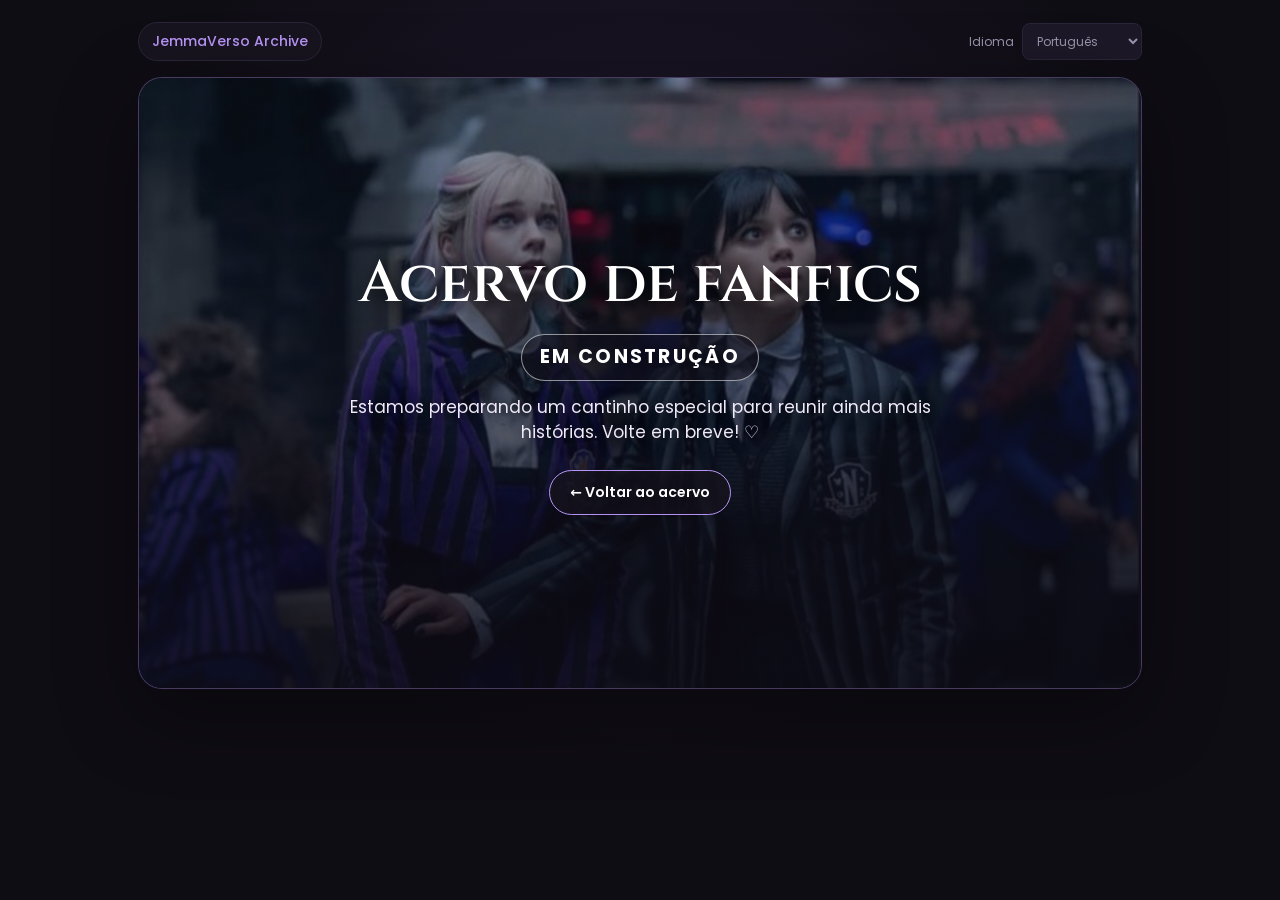
==== fanfics.html @ a89d6f1e "Add files via upload" ====
<!DOCTYPE html>
<html lang="pt-BR">
<head>
<meta charset="UTF-8">
<meta name="viewport" content="width=device-width, initial-scale=1.0">
<title data-i18n="page.fanficsTitle">Acervo de fanfics | JemmaVerso Archive</title>
<link rel="icon" type="image/png" href="icon.png">
<link rel="stylesheet" href="style.css">
<link href="https://fonts.googleapis.com/css2?family=Cinzel:wght@600&family=Poppins:wght@300;400;500;600&display=swap" rel="stylesheet">
</head>
<body class="fanfic-page">
<main class="content">
  <header class="page-topbar">
    <a class="home-link" href="index.html" data-i18n="page.homeTitle">JemmaVerso Archive</a>
    <label class="language-control"><span data-i18n="language.label">Idioma</span>
      <select id="languageSelector" aria-label="Idioma" data-i18n-aria-label="language.label">
        <option value="pt">Português</option><option value="en">English</option><option value="es">Español</option><option value="fr">Français</option><option value="it">Italiano</option>
      </select>
    </label>
  </header>
  <section class="construction-hero">
    <img class="construction-image" src="fanfics-wenclair.png" alt="Enid e Wednesday juntas" data-i18n-alt="about.imageAlt">
    <div class="construction-copy">
        <h1 data-i18n="fanfics.title">Acervo de fanfics</h1>
      <h2 data-i18n="fanfics.construction">Em construção</h2>
      <p data-i18n="fanfics.description">Estamos preparando um cantinho especial para reunir ainda mais histórias. Volte em breve! ♡</p>
      <a class="construction-back" href="index.html" data-i18n="common.backHome">← Voltar ao acervo</a>
    </div>
  </section>
</main>
<script src="translations-extra.js"></script>
<script src="i18n.js"></script>
<script src="sparkles.js"></script>
</body>
</html>
---- style.css ----
:root{--bg:#0f0d14;--panel:#17141f;--card:#1c1827;--line:#2a2538;--text:#ece8f3;--muted:#9a93ab;--accent:#b794f6;--ok:#6fcf97;--warn:#f2c46d}
*{box-sizing:border-box;margin:0;padding:0}
body{background:var(--bg);color:var(--text);font:400 14px/1.5 Poppins,system-ui,sans-serif;display:flex;min-height:100vh}
button,select,input{font:inherit;color:inherit}
.sidebar{position:fixed;inset:0 auto 0 0;z-index:20;height:100vh;height:100dvh;width:270px;max-width:85vw;background:var(--panel);border-right:1px solid var(--line);padding:24px 18px;display:flex;flex-direction:column;gap:18px;overflow:auto;transition:transform .24s ease}
.sidebar.open{transform:translateX(0)}
.sidebar:not(.open){transform:translateX(-105%)}
body.sidebar-open>.content{margin-left:270px;width:calc(100% - 270px)}
body.sidebar-closed>.content{margin-left:0;width:100%}
.sidebar-close{align-self:flex-end;background:none;border:0;color:var(--muted);font-size:26px;line-height:1;cursor:pointer}
.sidebar-backdrop{position:fixed;inset:0;z-index:19;border:0;background:rgba(5,4,8,.68);opacity:0;pointer-events:none;transition:opacity .2s}
.brand{display:block;font:600 20px/1.2 Cinzel,serif;color:var(--accent);letter-spacing:.5px;text-decoration:none}
.brand a{color:inherit;text-decoration:none}
.topbar .home-link{border:0;background:transparent;padding:4px 0;font:600 17px/1.2 Cinzel,serif}
.topbar .home-link:hover{background:transparent;text-decoration:underline;text-underline-offset:5px}
.nav{display:flex;flex-direction:column;gap:2px}
.nav button{background:none;border:0;text-align:left;padding:8px 12px;border-radius:8px;color:var(--muted);cursor:pointer;display:flex;justify-content:space-between}
.nav button:hover{background:var(--card);color:var(--text)}
.nav button.active{background:var(--card);color:var(--accent);font-weight:500}
.nav b{font-weight:400;font-size:12px}
.side-filters{display:flex;flex-direction:column;gap:12px;border-top:1px solid var(--line);padding-top:18px}
.side-filters label{display:flex;flex-direction:column;gap:4px;font-size:12px;color:var(--muted)}
select,input[type=search]{background:var(--card);border:1px solid var(--line);border-radius:8px;padding:8px 10px;outline:none}
select:focus,input:focus{border-color:var(--accent)}
.link-btn{background:none;border:0;color:var(--accent);cursor:pointer;text-align:left;font-size:12px}
.about-link{display:block;padding:11px 14px;border:1px solid var(--accent);border-radius:10px;background:linear-gradient(135deg,rgba(183,148,246,.2),rgba(183,148,246,.06));color:var(--accent);font-size:13px;font-weight:500;text-align:center;text-decoration:none;transition:background .2s,transform .2s}
.about-link:hover{background:rgba(183,148,246,.26);transform:translateY(-2px)}
.sidebar-links{display:grid;gap:10px}
.archive-link{display:block;padding:11px 14px;border:1px solid var(--line);border-radius:10px;background:var(--card);color:var(--text);font-size:13px;font-weight:500;text-align:center;text-decoration:none;transition:background .2s,transform .2s,border-color .2s}
.archive-link:hover{background:rgba(183,148,246,.12);border-color:var(--accent);transform:translateY(-2px)}
.language-control{display:flex;align-items:center;gap:8px;color:var(--muted);font-size:12px}
.language-control select{min-width:120px}
.sidebar .language-control{margin-top:0;justify-content:space-between}
.about-page{display:block}
.about-page .content{max-width:960px;margin:0 auto;padding:18px 28px 40px}
.page-topbar{display:flex;justify-content:space-between;align-items:center;gap:16px;margin-bottom:16px}
.home-link{display:inline-flex;align-items:center;padding:8px 13px;border:1px solid var(--line);border-radius:99px;background:var(--panel);color:var(--accent);text-decoration:none;font-weight:500;transition:border-color .2s,background .2s}
.home-link:hover{border-color:var(--accent);background:var(--card)}
.about-toc{position:sticky;top:8px;z-index:4;display:flex;align-items:center;gap:8px;overflow-x:auto;margin:0 0 18px;padding:10px;border:1px solid var(--line);border-radius:14px;background:rgba(23,20,31,.94);backdrop-filter:blur(12px);scrollbar-width:thin}
.about-toc-label{flex:none;padding:0 8px;color:var(--muted);font-size:12px}
.about-toc a{flex:none;padding:7px 11px;border-radius:99px;color:var(--text);font-size:12px;text-decoration:none;transition:background .2s,color .2s}
.about-toc a:hover{background:var(--card);color:var(--accent)}
.about-title-link{color:inherit;text-decoration:none}
.about-title-link:hover h1{text-decoration:underline;text-decoration-color:rgba(183,148,246,.5);text-underline-offset:5px}
.about-section[id]{scroll-margin-top:90px}
.about-content{max-width:800px;margin:0 auto;background:linear-gradient(160deg,rgba(183,148,246,.045),transparent 30%),var(--panel);border:1px solid var(--line);border-radius:20px;padding:clamp(24px,5vw,48px);box-shadow:0 18px 55px rgba(0,0,0,.2)}
.about-header{padding-bottom:26px;margin-bottom:26px;border-bottom:1px solid var(--line)}
.about-content h1{font:600 clamp(26px,5vw,36px)/1.2 Cinzel,serif;color:var(--accent);margin-bottom:18px}
.about-content .about-greeting{margin:0;padding:16px 18px;border:1px solid rgba(183,148,246,.22);border-radius:12px;background:rgba(183,148,246,.08);color:var(--text);font-size:15px}
.about-content p{color:var(--muted);margin-bottom:16px}
.about-content strong{color:var(--text)}
.about-section{margin-top:30px;padding:24px;border:1px solid var(--line);border-radius:14px;background:rgba(28,24,39,.72)}
.about-content h2{font:600 21px/1.35 Cinzel,serif;color:var(--accent);margin-bottom:16px}
.about-content h3{font-size:15px;color:var(--text);margin:22px 0 10px}
.about-content ul{display:grid;gap:9px;margin:0 0 20px;padding-left:22px;color:var(--muted)}
.about-content li{padding-left:4px}
.about-content li::marker{color:var(--accent)}
.about-content em{color:var(--text)}
.about-contact{background:linear-gradient(135deg,rgba(183,148,246,.1),rgba(28,24,39,.72) 55%)}
.about-footer{padding-top:28px;text-align:center}
.about-footer p{margin-bottom:12px}
.about-signature{font:italic 22px/1.4 "Lobster Two",cursive;color:var(--accent)!important}
.about-image{display:block;width:100%;max-width:560px;margin:26px auto 18px;border:1px solid var(--line);border-radius:14px}
.about-content .back-link{display:inline-block;margin-top:18px;color:var(--accent);text-decoration:none}
.about-content .back-link:hover{text-decoration:underline}
.side-stats{margin-top:auto;font-size:12px;color:var(--muted)}
.content{width:100%;min-width:0;padding:24px 32px}
.topbar{display:flex;align-items:center;gap:14px;margin-bottom:22px}
.topbar input{flex:1;max-width:480px}
.topbar .language-control{margin-left:auto}
.count{color:var(--muted);font-size:13px}
.menu-btn{display:block;background:var(--card);border:1px solid var(--line);border-radius:8px;padding:6px 12px;cursor:pointer}
.cards{display:grid;grid-template-columns:repeat(auto-fill,minmax(230px,1fr));gap:14px}
.card{background:var(--card);border:1px solid var(--line);border-radius:12px;padding:14px 16px;cursor:pointer;display:flex;flex-direction:column;gap:6px;transition:.15s}
.card-synopsis{display:-webkit-box;overflow:hidden;-webkit-box-orient:vertical;-webkit-line-clamp:3;color:var(--muted);font-size:12px;line-height:1.45}
.card:hover{border-color:var(--accent);transform:translateY(-2px)}
.card-top{display:flex;justify-content:space-between;align-items:center;min-height:20px}
.ship{font-size:11px;text-transform:uppercase;letter-spacing:.8px;color:var(--accent)}
.heart{color:#f27ea5}
.card h3{font-size:15px;font-weight:500;line-height:1.3}
.author{color:var(--muted);font-size:12px}
.meta{display:flex;flex-wrap:wrap;gap:6px;margin-top:auto;padding-top:8px}
.chip{font-size:11px;padding:2px 9px;border-radius:99px;background:var(--panel);border:1px solid var(--line);color:var(--muted)}
.chip.done{color:var(--ok);border-color:#2f4a3b}.chip.going{color:var(--warn);border-color:#52442a}.chip.read{color:var(--accent);border-color:#443861}
.empty{color:var(--muted);text-align:center;margin-top:60px}
.modal{position:fixed;inset:0;background:rgba(5,4,8,.75);display:none;align-items:flex-start;justify-content:center;overflow:auto;padding:40px 16px;z-index:10}
.modal.active{display:flex}
.modal-nav{position:fixed;top:50%;z-index:11;width:48px;height:48px;border:1px solid var(--line);border-radius:50%;background:var(--panel);color:var(--accent);font-size:32px;line-height:1;cursor:pointer;transform:translateY(-50%);transition:background .2s,border-color .2s}
.modal-nav:hover:not(:disabled){background:var(--card);border-color:var(--accent)}
.modal-nav:disabled{opacity:.35;cursor:not-allowed}
.modal-nav[hidden]{display:none}
.modal-nav.prev{left:24px}
.modal-nav.next{right:24px}
.modal-box{position:relative;background:var(--panel);border:1px solid var(--line);border-radius:16px;width:100%;max-width:560px;padding:28px;display:flex;flex-direction:column;gap:14px}
.close{position:absolute;top:14px;right:14px;background:none;border:0;color:var(--muted);font-size:18px;cursor:pointer}
.m-head h2{font:600 22px/1.25 Cinzel,serif;padding-right:28px}
.m-head a{color:var(--accent);text-decoration:none;font-size:13px}
.m-info{display:grid;grid-template-columns:repeat(3,1fr);gap:10px}
.m-info div{background:var(--card);border-radius:10px;padding:10px 12px}
.m-info dt{font-size:11px;color:var(--muted);text-transform:uppercase;letter-spacing:.6px}
.m-info dd{font-size:14px;margin-top:2px}
.modal h4{font-size:11px;text-transform:uppercase;letter-spacing:1px;color:var(--muted);font-weight:500;margin-top:6px}
.m-desc{color:var(--text)}
#modalTweet{max-width:100%;overflow:hidden}
.reading-status{display:flex;flex-wrap:wrap;gap:8px}
.status-btn{background:var(--card);border:1px solid var(--line);border-radius:99px;padding:6px 14px;cursor:pointer;font-size:13px}
.status-btn.active{background:var(--accent);border-color:var(--accent);color:#17101f;font-weight:500}
.m-row{display:flex;align-items:center;flex-wrap:wrap;gap:12px;border-top:1px solid var(--line);padding-top:16px;margin-top:4px}
.rating span{font-size:22px;color:var(--line);cursor:pointer}
.rating span.active{color:var(--warn)}
.fav-big{background:var(--card);border:1px solid var(--line);border-radius:99px;padding:6px 14px;cursor:pointer}
.fav-big.active{color:#f27ea5;border-color:#f27ea5}
.read-btn{margin-left:auto;background:var(--accent);color:#17101f;text-decoration:none;font-weight:500;padding:8px 18px;border-radius:99px}
.site-read-btn{margin-left:0;background:var(--card);border:1px solid var(--accent);color:var(--accent)}
@media(max-width:800px){
 .sidebar{transform:translateX(-105%)}
 .sidebar.open{transform:translateX(0)}
 body.sidebar-open>.content,body.sidebar-closed>.content{margin-left:0;width:100%}
 body.sidebar-open>.sidebar-backdrop{opacity:1;pointer-events:auto}
 .sidebar-backdrop.visible{opacity:1;pointer-events:auto}
 .content{padding:16px}
 .m-info{grid-template-columns:1fr}
 .modal-nav{display:none}
}
.contact-button {
  display: inline-flex;
  align-items: center;
  gap: 8px;
  padding: 10px 20px;
  border-radius: 20px;
  background: #8b6bc1;
  color: white;
  text-decoration: none;
  font-weight: 600;
  transition: 0.2s ease;
}

.contact-button:hover {
  background: #a78bdb;
  transform: translateY(-2px);
}
[hidden]{display:none!important}
@media(max-width:800px){
 .content{padding:16px}
 .topbar{flex-wrap:wrap}
 .topbar input{min-width:100%;order:3;max-width:none}
 .topbar .language-control{margin-left:auto}
 .about-page .content{padding:14px 16px 30px}
 .about-section{padding:18px}
 .about-toc{top:4px}
 .about-toc-label{display:none}
}
@media(max-width:480px){
 .page-topbar{align-items:flex-start}
 .page-topbar .language-control{flex-direction:column;align-items:flex-end;gap:4px}
 .about-content{border-radius:14px}
 .about-content h1{font-size:25px}
 .topbar .language-control{font-size:11px}
}
@media(prefers-reduced-motion:reduce){
 *,*::before,*::after{scroll-behavior:auto!important;animation-duration:.01ms!important;animation-iteration-count:1!important;transition-duration:.01ms!important}
}

.fanfic-page{display:block;min-height:100vh;background:radial-gradient(ellipse at 50% 30%,rgba(73,49,111,.26),transparent 55%),var(--bg)}
.fanfic-page .content{max-width:1100px;margin:0 auto;padding:22px clamp(16px,4vw,48px) 48px}
.construction-hero{position:relative;display:grid;place-items:center;min-height:min(68vh,680px);overflow:hidden;border:1px solid rgba(183,148,246,.3);border-radius:24px;background:var(--panel);box-shadow:0 24px 80px rgba(0,0,0,.4)}
.construction-image{position:absolute;inset:0;width:100%;height:100%;object-fit:cover;object-position:center 38%;opacity:.68}
.construction-hero::after{position:absolute;inset:0;content:"";background:linear-gradient(180deg,rgba(13,10,19,.1),rgba(13,10,19,.82))}
.construction-copy{position:relative;z-index:1;max-width:680px;padding:32px;text-align:center;text-shadow:0 2px 18px rgba(0,0,0,.75)}
.construction-copy h1{font:600 clamp(30px,7vw,58px)/1.15 Cinzel,serif;color:#fff;margin-bottom:16px}
.construction-copy h2{display:inline-block;margin-bottom:14px;padding:8px 18px;border:1px solid rgba(255,255,255,.55);border-radius:99px;background:rgba(23,20,31,.55);color:#fff;font-size:clamp(14px,3vw,19px);letter-spacing:.12em;text-transform:uppercase}
.construction-copy p{color:#f0eaf8;font-size:clamp(14px,2.4vw,17px)}
.construction-back{display:inline-flex;margin-top:24px;padding:11px 20px;border:1px solid var(--accent);border-radius:99px;background:rgba(23,20,31,.76);color:#fff;text-decoration:none;font-weight:600;transition:transform .2s,background .2s}
.construction-back:hover{transform:translateY(-2px);background:#8b6bc1}
.sparkle{position:fixed;z-index:30;pointer-events:none;color:#f4d8ff;font-size:13px;text-shadow:0 0 10px #d4a3ff,0 0 22px #b794f6;animation:sparkle-rise .8s ease-out forwards}
@keyframes sparkle-rise{from{opacity:0;transform:translate(-50%,-30%) scale(.4) rotate(0)}25%{opacity:1}to{opacity:0;transform:translate(calc(-50% + var(--drift)),calc(-50% - 24px)) scale(1.3) rotate(100deg)}}
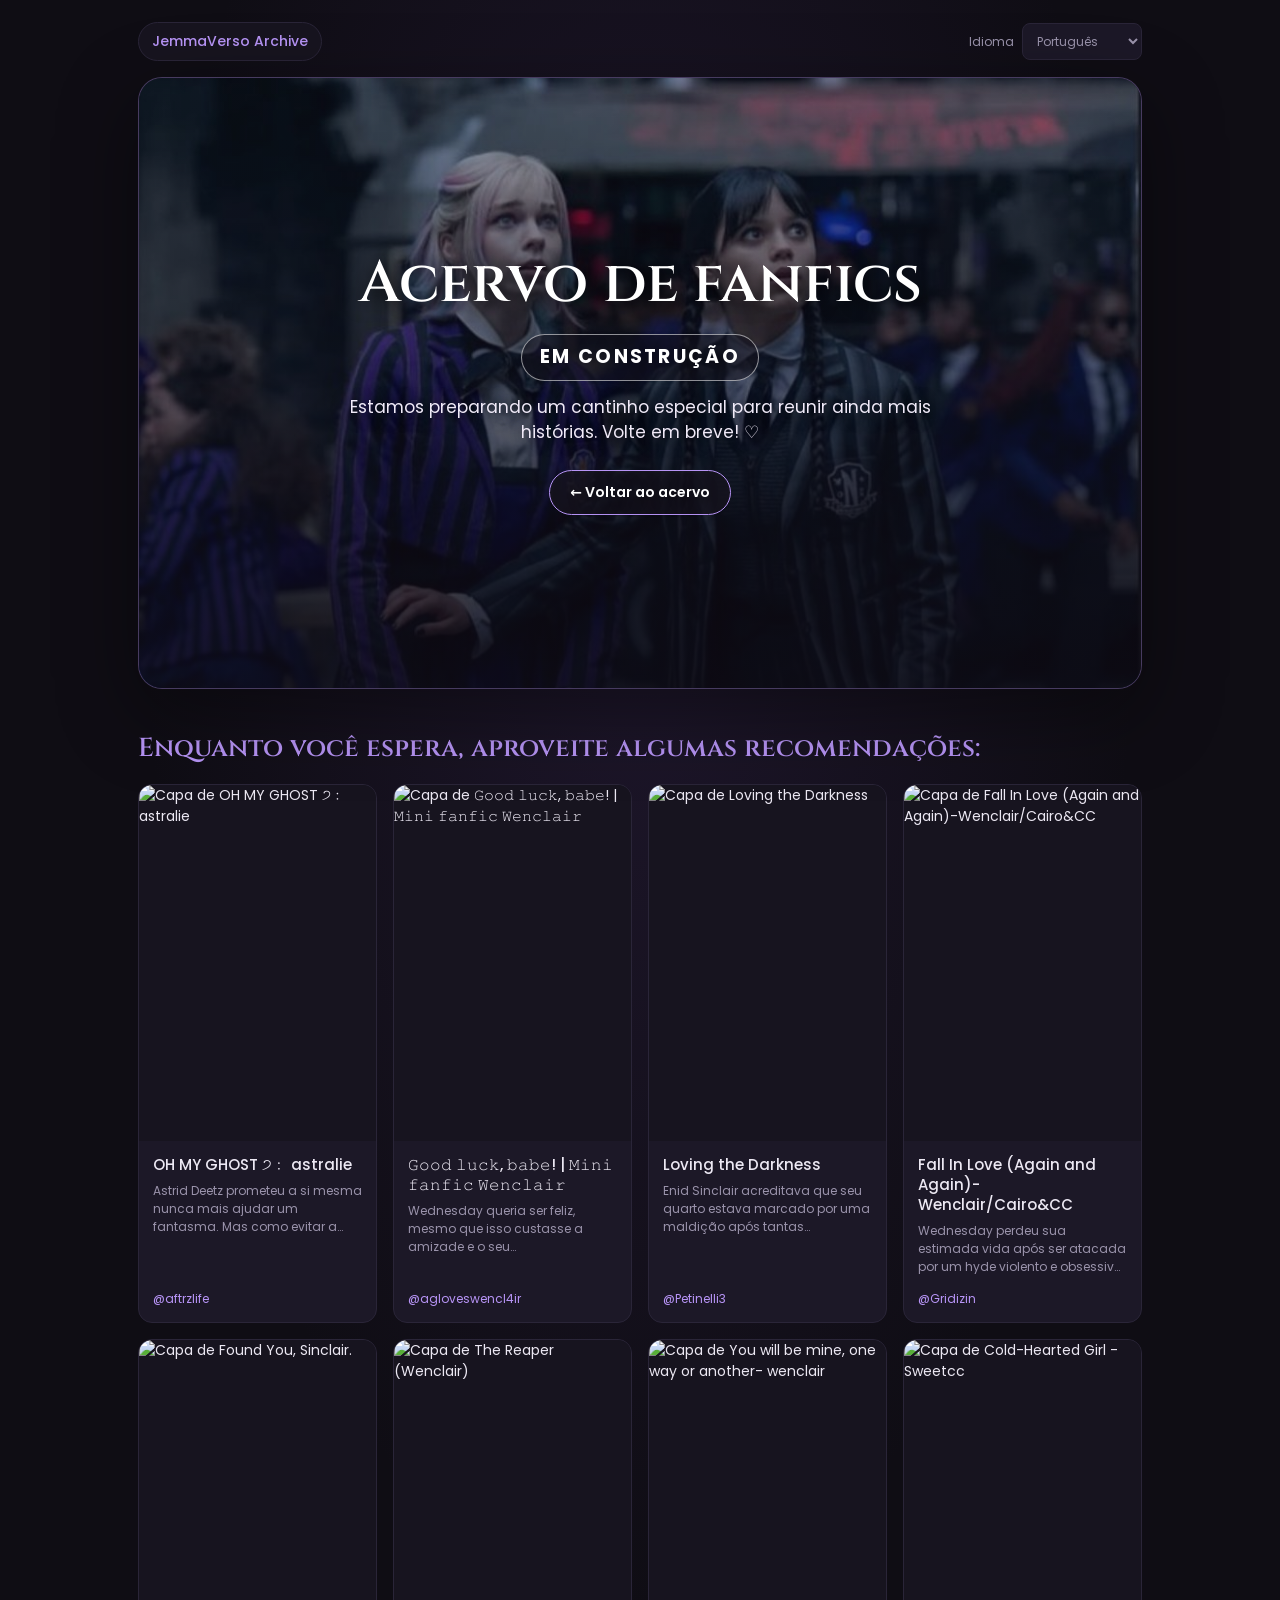
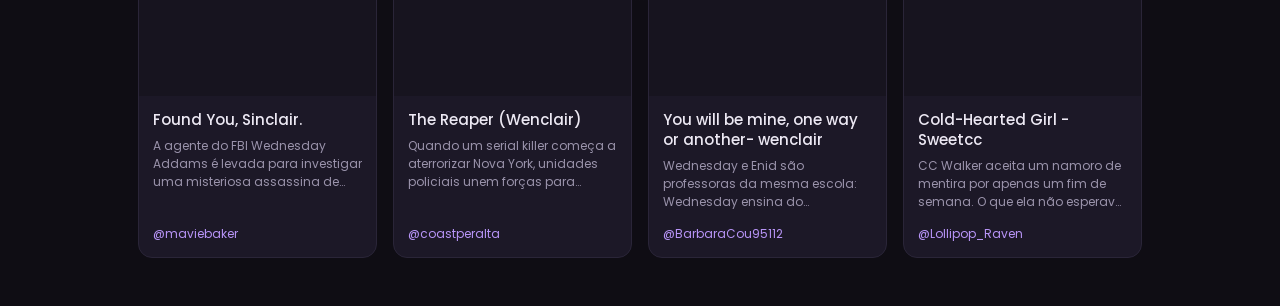
==== commit bc4e685d: "Add files via upload" ====
--- a/fanfics.html
+++ b/fanfics.html
@@ -27,7 +27,26 @@
       <a class="construction-back" href="index.html" data-i18n="common.backHome">← Voltar ao acervo</a>
     </div>
   </section>
+  <section class="fanfic-recommendations" aria-labelledby="recommendationsTitle">
+    <h2 id="recommendationsTitle" data-i18n="fanfics.recommendationsTitle">Enquanto você espera, aproveite algumas recomendações:</h2>
+    <div id="fanficRecommendations" class="fanfic-cards"></div>
+  </section>
 </main>
+<dialog id="fanficDialog" class="fanfic-dialog" aria-labelledby="fanficDialogTitle">
+  <div class="fanfic-dialog-box">
+    <button id="closeFanficDialog" class="close" type="button" aria-label="Fechar detalhes" data-i18n-aria-label="fanfics.closeDetails">✕</button>
+    <img id="fanficDialogCover" class="fanfic-dialog-cover" alt="">
+    <div class="fanfic-dialog-copy">
+      <a id="fanficDialogAuthor" class="author fanfic-author" target="_blank" rel="noopener noreferrer"></a>
+      <h2 id="fanficDialogTitle"></h2>
+      <h3 data-i18n="modal.synopsis">Sinopse</h3>
+      <p id="fanficDialogDescription" class="fanfic-dialog-description"></p>
+      <a id="fanficDialogLink" class="read-btn" target="_blank" rel="noopener noreferrer" data-i18n="fanfics.readWattpad">Ler no Wattpad ↗</a>
+    </div>
+  </div>
+</dialog>
+<script src="fanfics-data.js"></script>
+<script src="fanfics.js"></script>
 <script src="translations-extra.js"></script>
 <script src="i18n.js"></script>
 <script src="sparkles.js"></script>
--- a/style.css
+++ b/style.css
@@ -20,8 +20,10 @@
 .nav b{font-weight:400;font-size:12px}
 .side-filters{display:flex;flex-direction:column;gap:12px;border-top:1px solid var(--line);padding-top:18px}
 .side-filters label{display:flex;flex-direction:column;gap:4px;font-size:12px;color:var(--muted)}
-select,input[type=search]{background:var(--card);border:1px solid var(--line);border-radius:8px;padding:8px 10px;outline:none}
+select,input[type=search],.side-filters input[type=text]{background:var(--card);border:1px solid var(--line);border-radius:8px;padding:8px 10px;outline:none}
 select:focus,input:focus{border-color:var(--accent)}
+.side-filters input[type=text],.side-filters select{width:100%;min-width:0}
+.side-filters .sort-control{margin-top:4px;padding-top:12px;border-top:1px solid var(--line)}
 .link-btn{background:none;border:0;color:var(--accent);cursor:pointer;text-align:left;font-size:12px}
 .about-link{display:block;padding:11px 14px;border:1px solid var(--accent);border-radius:10px;background:linear-gradient(135deg,rgba(183,148,246,.2),rgba(183,148,246,.06));color:var(--accent);font-size:13px;font-weight:500;text-align:center;text-decoration:none;transition:background .2s,transform .2s}
 .about-link:hover{background:rgba(183,148,246,.26);transform:translateY(-2px)}
@@ -121,7 +123,9 @@
  .content{padding:16px}
  .m-info{grid-template-columns:1fr}
  .modal-nav{display:none}
-}
+ #modalTweet iframe{width:100%!important;min-width:0!important;max-width:none!important;flex:0 0 auto!important;zoom:.9}
+}
+@media(max-width:360px){#modalTweet iframe{zoom:.82}}
 .contact-button {
   display: inline-flex;
   align-items: center;
@@ -172,5 +176,31 @@
 .construction-copy p{color:#f0eaf8;font-size:clamp(14px,2.4vw,17px)}
 .construction-back{display:inline-flex;margin-top:24px;padding:11px 20px;border:1px solid var(--accent);border-radius:99px;background:rgba(23,20,31,.76);color:#fff;text-decoration:none;font-weight:600;transition:transform .2s,background .2s}
 .construction-back:hover{transform:translateY(-2px);background:#8b6bc1}
+.fanfic-recommendations{margin-top:42px}
+.fanfic-recommendations h2{margin-bottom:18px;color:var(--accent);font:600 clamp(19px,3vw,26px)/1.35 Cinzel,serif}
+.fanfic-cards{display:grid;grid-template-columns:repeat(auto-fill,minmax(210px,1fr));gap:16px}
+.fanfic-card{overflow:hidden;border:1px solid var(--line);border-radius:14px;background:var(--card);color:var(--text);display:flex;flex-direction:column;transition:transform .15s,border-color .15s}
+.fanfic-card:hover,.fanfic-card:focus-visible{border-color:var(--accent);transform:translateY(-3px)}
+.fanfic-card:focus-visible{outline:2px solid var(--accent);outline-offset:3px}
+.fanfic-card-details{display:flex;flex:1;flex-direction:column;padding:0;border:0;background:none;color:inherit;text-align:left;cursor:pointer}
+.fanfic-card-cover{display:block;width:100%;aspect-ratio:2/3;object-fit:cover;background:var(--panel)}
+.fanfic-card-copy{display:flex;flex:1;flex-direction:column;gap:7px;padding:14px}
+.fanfic-card-title{font-size:15px;font-weight:500;line-height:1.35}
+.fanfic-card-synopsis{display:-webkit-box;overflow:hidden;-webkit-box-orient:vertical;-webkit-line-clamp:3;color:var(--muted);font-size:12px;line-height:1.5}
+.fanfic-author{display:inline-block;width:fit-content;color:var(--accent);font-size:12px;text-decoration:none}
+.fanfic-author:hover{text-decoration:underline;text-underline-offset:3px}
+.fanfic-card>.fanfic-author{margin:0 14px 14px}
+.fanfic-dialog{width:min(760px,calc(100% - 32px));max-width:none;max-height:calc(100% - 48px);margin:auto;padding:0;overflow:auto;border:1px solid var(--line);border-radius:16px;background:var(--panel);color:var(--text)}
+.fanfic-dialog::backdrop{background:rgba(5,4,8,.78);backdrop-filter:blur(3px)}
+.fanfic-dialog-box{position:relative;display:grid;grid-template-columns:minmax(180px,280px) 1fr;gap:24px;padding:28px}
+.fanfic-dialog-cover{width:100%;border:1px solid var(--line);border-radius:10px;object-fit:cover}
+.fanfic-dialog-copy{display:flex;flex-direction:column;align-items:flex-start;gap:12px;padding:8px 0}
+.fanfic-dialog-copy .fanfic-author{padding-right:30px}
+.fanfic-dialog-copy h2{font:600 22px/1.3 Cinzel,serif}
+.fanfic-dialog-copy h3{margin-top:8px;color:var(--muted);font-size:11px;font-weight:500;letter-spacing:1px;text-transform:uppercase}
+.fanfic-dialog-description{white-space:pre-line}
+.fanfic-dialog-copy .read-btn{margin-top:auto}
+.fanfic-dialog .close{z-index:1}
 .sparkle{position:fixed;z-index:30;pointer-events:none;color:#f4d8ff;font-size:13px;text-shadow:0 0 10px #d4a3ff,0 0 22px #b794f6;animation:sparkle-rise .8s ease-out forwards}
 @keyframes sparkle-rise{from{opacity:0;transform:translate(-50%,-30%) scale(.4) rotate(0)}25%{opacity:1}to{opacity:0;transform:translate(calc(-50% + var(--drift)),calc(-50% - 24px)) scale(1.3) rotate(100deg)}}
+@media(max-width:600px){.fanfic-dialog-box{grid-template-columns:1fr;padding:22px}.fanfic-dialog-cover{width:min(220px,70%);margin:0 auto}.fanfic-dialog-copy .read-btn{margin-top:8px}}
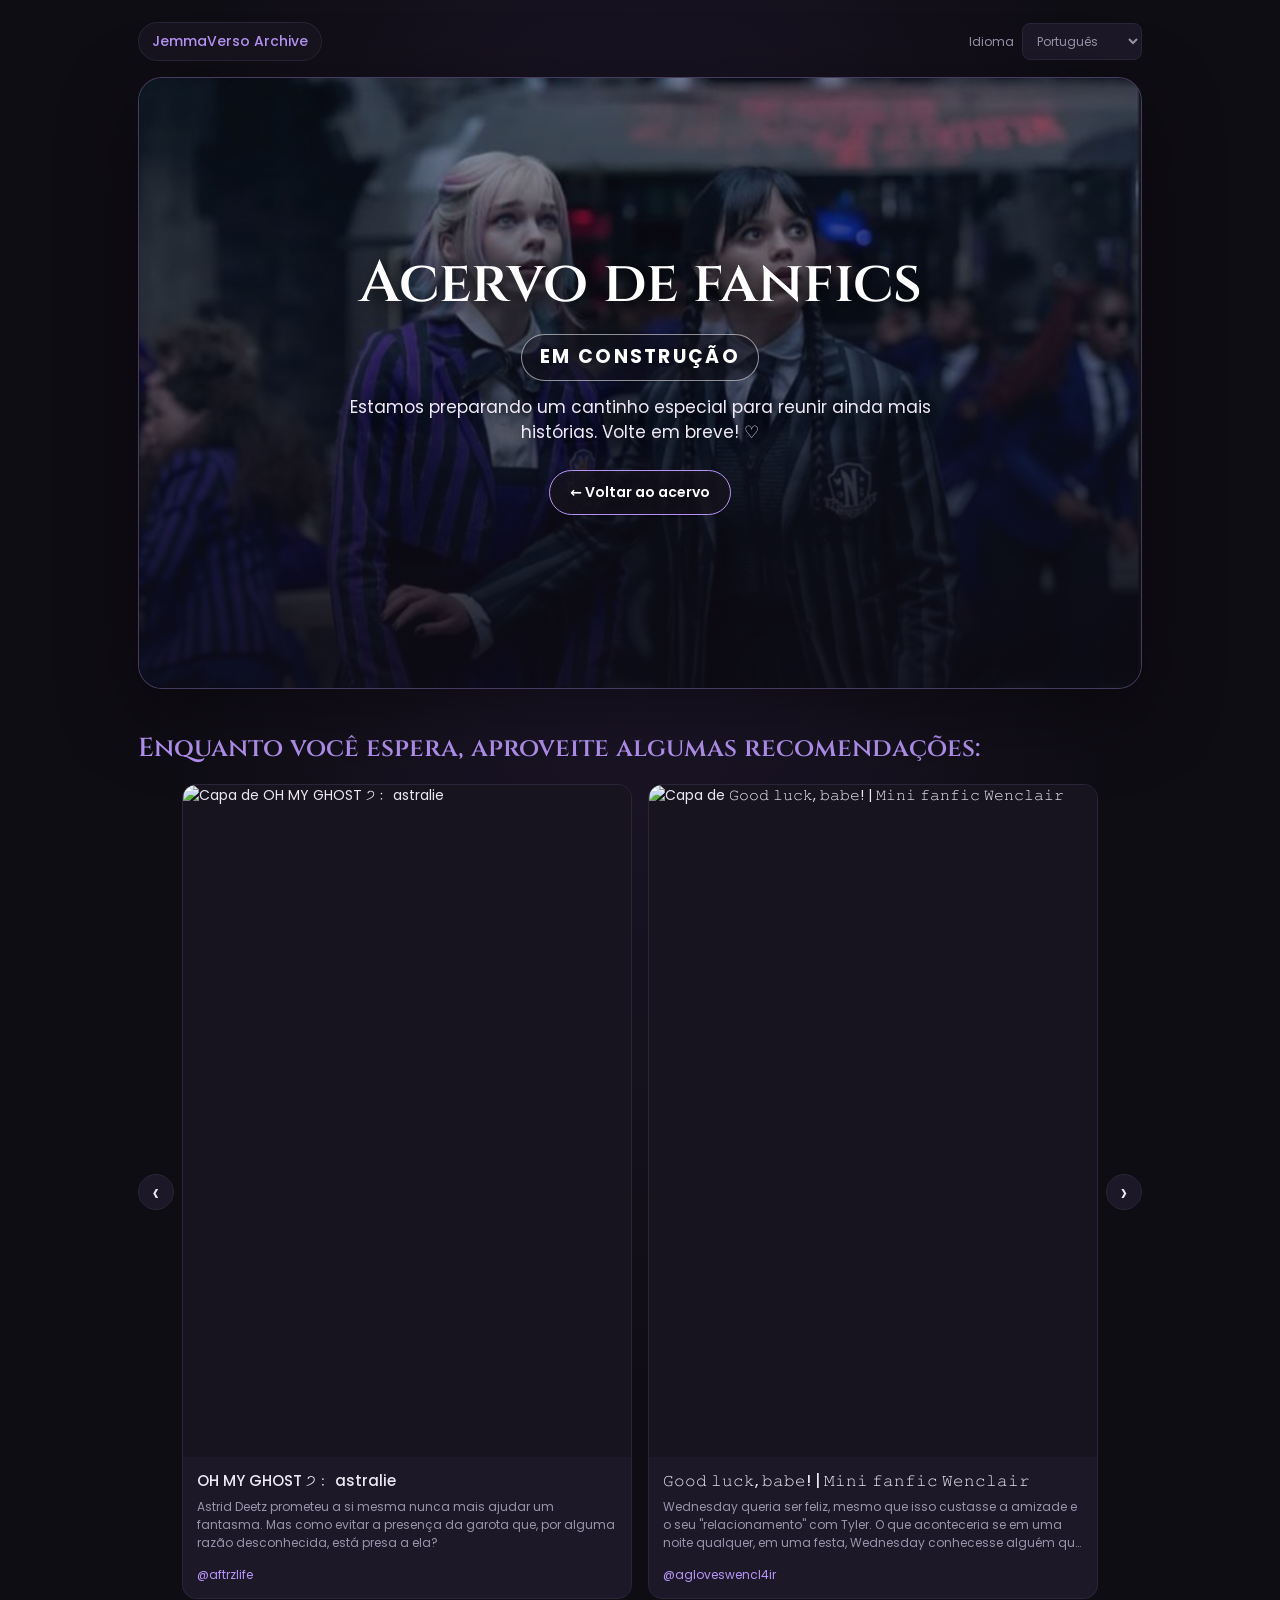
==== commit 38c8f1f1: "Add files via upload" ====
--- a/fanfics.html
+++ b/fanfics.html
@@ -29,7 +29,13 @@
   </section>
   <section class="fanfic-recommendations" aria-labelledby="recommendationsTitle">
     <h2 id="recommendationsTitle" data-i18n="fanfics.recommendationsTitle">Enquanto você espera, aproveite algumas recomendações:</h2>
-    <div id="fanficRecommendations" class="fanfic-cards"></div>
+    <div class="fanfic-carousel">
+      <button class="fanfic-carousel-arrow fanfic-carousel-previous" type="button" aria-label="Recomendações anteriores">‹</button>
+      <div class="fanfic-carousel-viewport">
+        <div id="fanficRecommendations" class="fanfic-cards" aria-live="off"></div>
+      </div>
+      <button class="fanfic-carousel-arrow fanfic-carousel-next" type="button" aria-label="Próximas recomendações">›</button>
+    </div>
   </section>
 </main>
 <dialog id="fanficDialog" class="fanfic-dialog" aria-labelledby="fanficDialogTitle">
--- a/style.css
+++ b/style.css
@@ -178,7 +178,16 @@
 .construction-back:hover{transform:translateY(-2px);background:#8b6bc1}
 .fanfic-recommendations{margin-top:42px}
 .fanfic-recommendations h2{margin-bottom:18px;color:var(--accent);font:600 clamp(19px,3vw,26px)/1.35 Cinzel,serif}
-.fanfic-cards{display:grid;grid-template-columns:repeat(auto-fill,minmax(210px,1fr));gap:16px}
+.fanfic-carousel{position:relative;padding:0 44px}
+.fanfic-carousel-viewport{overflow:hidden}
+.fanfic-cards{display:flex;transition:transform .45s ease}
+.fanfic-slide{display:grid;flex:0 0 100%;grid-template-columns:repeat(2,minmax(0,1fr));gap:16px}
+.fanfic-carousel-arrow{position:absolute;top:50%;z-index:1;display:grid;width:36px;height:36px;place-items:center;transform:translateY(-50%);border:1px solid var(--line);border-radius:50%;background:var(--card);color:var(--text);font-size:27px;line-height:1;cursor:pointer;transition:background .2s,border-color .2s}
+.fanfic-carousel-arrow:hover,.fanfic-carousel-arrow:focus-visible{border-color:var(--accent);background:var(--panel)}
+.fanfic-carousel-arrow:focus-visible{outline:2px solid var(--accent);outline-offset:3px}
+.fanfic-carousel-previous{left:0}
+.fanfic-carousel-next{right:0}
+.fanfic-carousel-arrow[hidden]{display:none}
 .fanfic-card{overflow:hidden;border:1px solid var(--line);border-radius:14px;background:var(--card);color:var(--text);display:flex;flex-direction:column;transition:transform .15s,border-color .15s}
 .fanfic-card:hover,.fanfic-card:focus-visible{border-color:var(--accent);transform:translateY(-3px)}
 .fanfic-card:focus-visible{outline:2px solid var(--accent);outline-offset:3px}
@@ -204,3 +213,5 @@
 .sparkle{position:fixed;z-index:30;pointer-events:none;color:#f4d8ff;font-size:13px;text-shadow:0 0 10px #d4a3ff,0 0 22px #b794f6;animation:sparkle-rise .8s ease-out forwards}
 @keyframes sparkle-rise{from{opacity:0;transform:translate(-50%,-30%) scale(.4) rotate(0)}25%{opacity:1}to{opacity:0;transform:translate(calc(-50% + var(--drift)),calc(-50% - 24px)) scale(1.3) rotate(100deg)}}
 @media(max-width:600px){.fanfic-dialog-box{grid-template-columns:1fr;padding:22px}.fanfic-dialog-cover{width:min(220px,70%);margin:0 auto}.fanfic-dialog-copy .read-btn{margin-top:8px}}
+@media(max-width:480px){.fanfic-carousel{padding:0 34px}.fanfic-slide{gap:10px}.fanfic-carousel-arrow{width:30px;height:30px;font-size:23px}.fanfic-card-copy{gap:5px;padding:10px}.fanfic-card-title{font-size:13px}.fanfic-card-synopsis{font-size:11px}.fanfic-card>.fanfic-author{margin:0 10px 10px;font-size:11px}}
+@media(prefers-reduced-motion:reduce){.fanfic-cards{transition:none}}
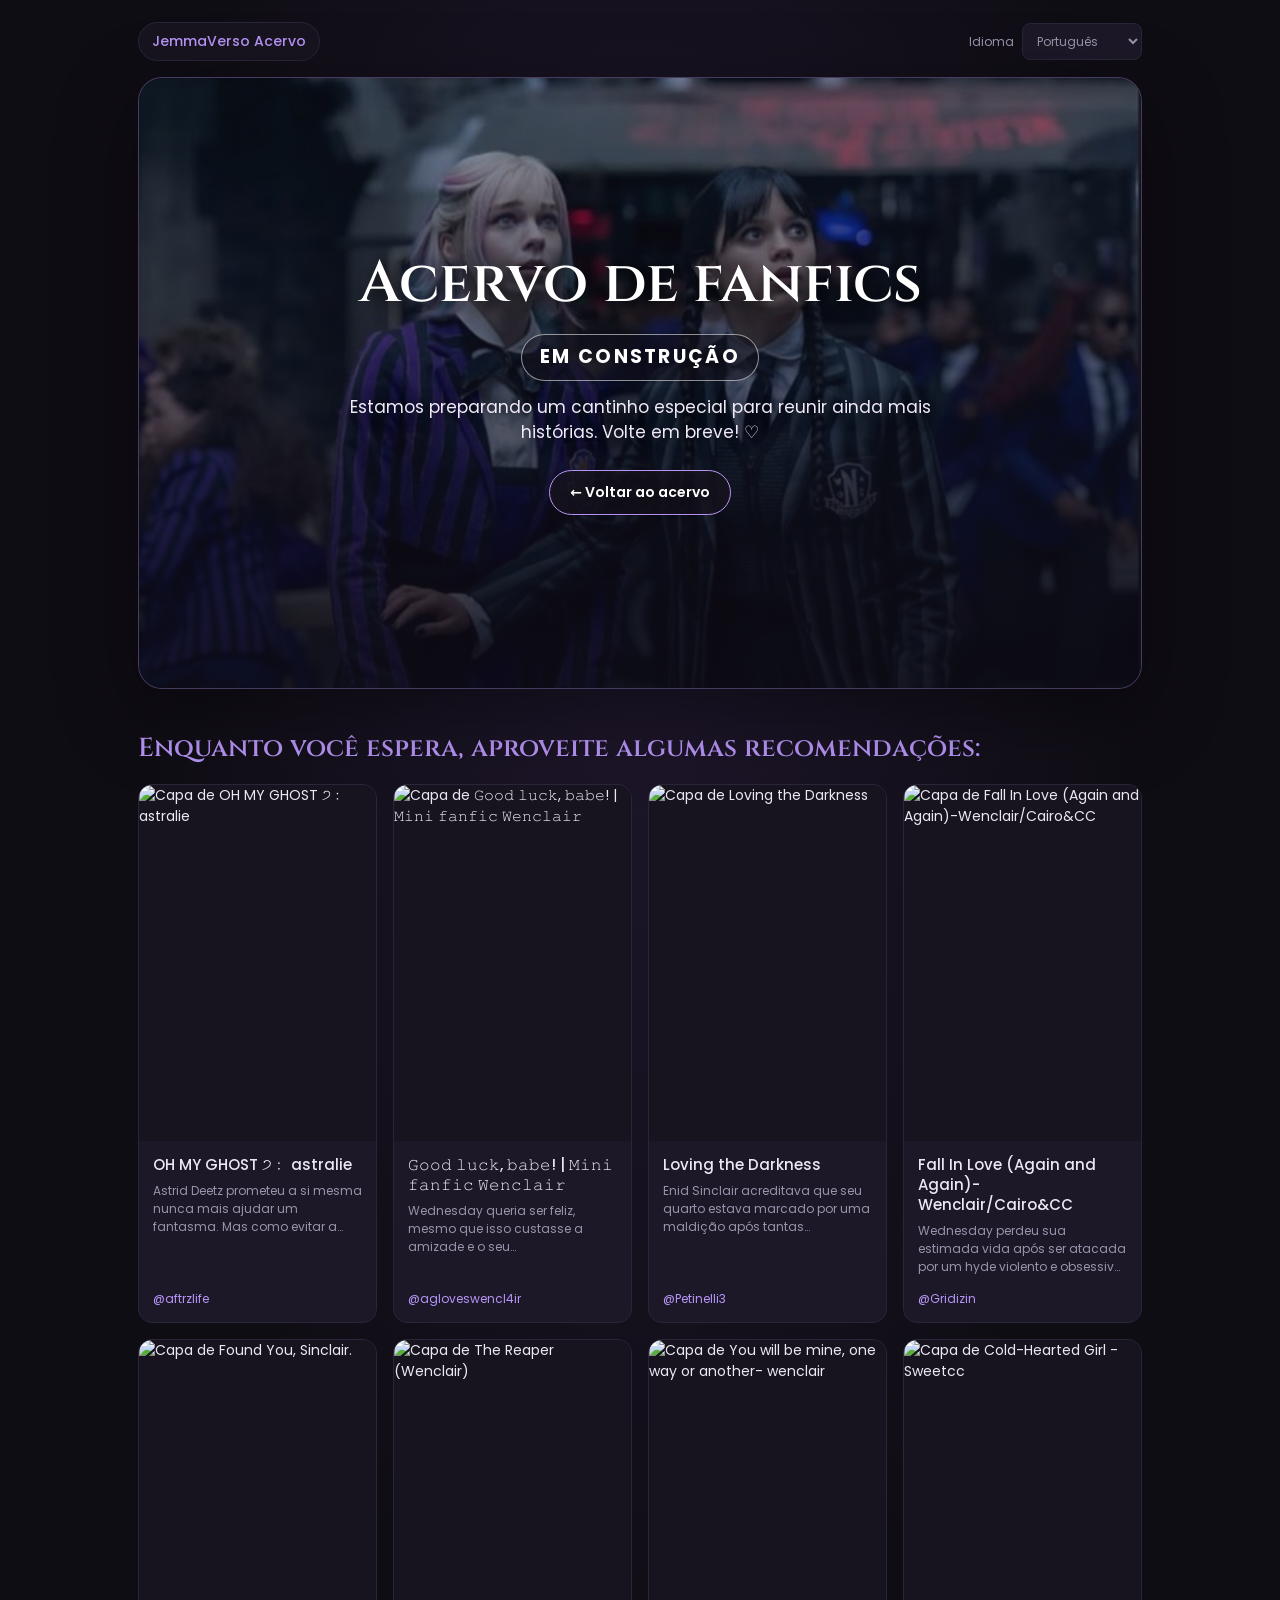
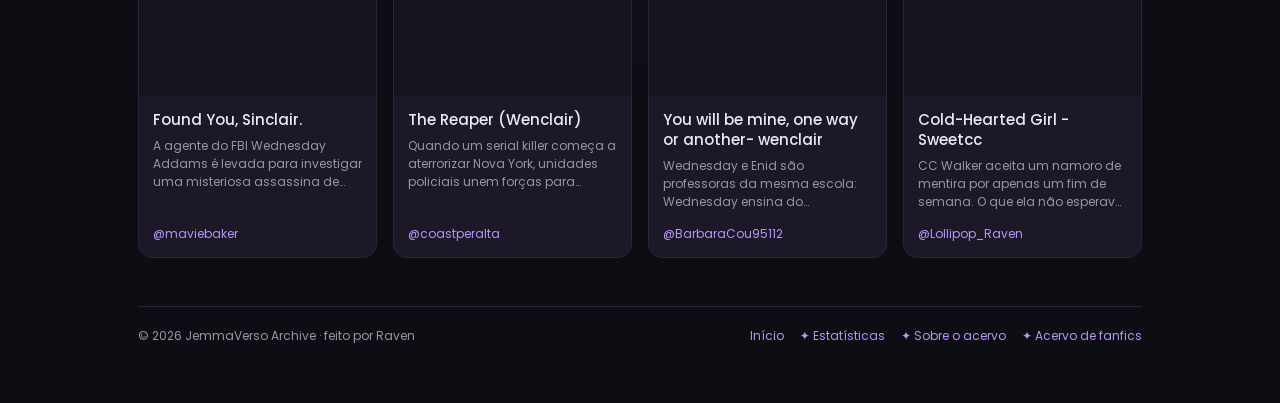
==== commit af8dc1d6: "Add files via upload" ====
--- a/fanfics.html
+++ b/fanfics.html
@@ -1,60 +1,63 @@
-<!DOCTYPE html>
-<html lang="pt-BR">
-<head>
-<meta charset="UTF-8">
-<meta name="viewport" content="width=device-width, initial-scale=1.0">
-<title data-i18n="page.fanficsTitle">Acervo de fanfics | JemmaVerso Archive</title>
-<link rel="icon" type="image/png" href="icon.png">
-<link rel="stylesheet" href="style.css">
-<link href="https://fonts.googleapis.com/css2?family=Cinzel:wght@600&family=Poppins:wght@300;400;500;600&display=swap" rel="stylesheet">
-</head>
-<body class="fanfic-page">
-<main class="content">
-  <header class="page-topbar">
-    <a class="home-link" href="index.html" data-i18n="page.homeTitle">JemmaVerso Archive</a>
-    <label class="language-control"><span data-i18n="language.label">Idioma</span>
-      <select id="languageSelector" aria-label="Idioma" data-i18n-aria-label="language.label">
-        <option value="pt">Português</option><option value="en">English</option><option value="es">Español</option><option value="fr">Français</option><option value="it">Italiano</option>
-      </select>
-    </label>
-  </header>
-  <section class="construction-hero">
-    <img class="construction-image" src="fanfics-wenclair.png" alt="Enid e Wednesday juntas" data-i18n-alt="about.imageAlt">
-    <div class="construction-copy">
-        <h1 data-i18n="fanfics.title">Acervo de fanfics</h1>
-      <h2 data-i18n="fanfics.construction">Em construção</h2>
-      <p data-i18n="fanfics.description">Estamos preparando um cantinho especial para reunir ainda mais histórias. Volte em breve! ♡</p>
-      <a class="construction-back" href="index.html" data-i18n="common.backHome">← Voltar ao acervo</a>
-    </div>
-  </section>
-  <section class="fanfic-recommendations" aria-labelledby="recommendationsTitle">
-    <h2 id="recommendationsTitle" data-i18n="fanfics.recommendationsTitle">Enquanto você espera, aproveite algumas recomendações:</h2>
-    <div class="fanfic-carousel">
-      <button class="fanfic-carousel-arrow fanfic-carousel-previous" type="button" aria-label="Recomendações anteriores">‹</button>
-      <div class="fanfic-carousel-viewport">
-        <div id="fanficRecommendations" class="fanfic-cards" aria-live="off"></div>
-      </div>
-      <button class="fanfic-carousel-arrow fanfic-carousel-next" type="button" aria-label="Próximas recomendações">›</button>
-    </div>
-  </section>
-</main>
-<dialog id="fanficDialog" class="fanfic-dialog" aria-labelledby="fanficDialogTitle">
-  <div class="fanfic-dialog-box">
-    <button id="closeFanficDialog" class="close" type="button" aria-label="Fechar detalhes" data-i18n-aria-label="fanfics.closeDetails">✕</button>
-    <img id="fanficDialogCover" class="fanfic-dialog-cover" alt="">
-    <div class="fanfic-dialog-copy">
-      <a id="fanficDialogAuthor" class="author fanfic-author" target="_blank" rel="noopener noreferrer"></a>
-      <h2 id="fanficDialogTitle"></h2>
-      <h3 data-i18n="modal.synopsis">Sinopse</h3>
-      <p id="fanficDialogDescription" class="fanfic-dialog-description"></p>
-      <a id="fanficDialogLink" class="read-btn" target="_blank" rel="noopener noreferrer" data-i18n="fanfics.readWattpad">Ler no Wattpad ↗</a>
-    </div>
-  </div>
-</dialog>
-<script src="fanfics-data.js"></script>
-<script src="fanfics.js"></script>
-<script src="translations-extra.js"></script>
-<script src="i18n.js"></script>
-<script src="sparkles.js"></script>
-</body>
-</html>
+<!DOCTYPE html>
+<html lang="pt-BR">
+<head>
+<meta charset="UTF-8">
+<meta name="viewport" content="width=device-width, initial-scale=1.0">
+<title data-i18n="page.fanficsTitle">Acervo de fanfics | JemmaVerso Acervo</title>
+<link rel="icon" type="image/png" href="icon.png">
+<link rel="stylesheet" href="style.css">
+<link rel="stylesheet" href="extras.css">
+<script src="theme.js"></script>
+<link href="https://fonts.googleapis.com/css2?family=Cinzel:wght@600&family=Poppins:wght@300;400;500;600&display=swap" rel="stylesheet">
+</head>
+<body class="fanfic-page">
+<main class="content">
+  <header class="page-topbar">
+    <a class="home-link" href="index.html" data-i18n="page.homeTitle">JemmaVerso Acervo</a>
+    <label class="language-control"><span data-i18n="language.label">Idioma</span>
+      <select id="languageSelector" aria-label="Idioma" data-i18n-aria-label="language.label">
+        <option value="pt">Português</option><option value="en">English</option><option value="es">Español</option><option value="fr">Français</option><option value="it">Italiano</option>
+      </select>
+    </label>
+  </header>
+  <section class="construction-hero">
+    <img class="construction-image" src="fanfics-wenclair.png" alt="Enid e Wednesday juntas" data-i18n-alt="about.imageAlt">
+    <div class="construction-copy">
+        <h1 data-i18n="fanfics.title">Acervo de fanfics</h1>
+      <h2 data-i18n="fanfics.construction">Em construção</h2>
+      <p data-i18n="fanfics.description">Estamos preparando um cantinho especial para reunir ainda mais histórias. Volte em breve! ♡</p>
+      <a class="construction-back" href="index.html" data-i18n="common.backHome">← Voltar ao acervo</a>
+    </div>
+  </section>
+  <section class="fanfic-recommendations" aria-labelledby="recommendationsTitle">
+    <h2 id="recommendationsTitle" data-i18n="fanfics.recommendationsTitle">Enquanto você espera, aproveite algumas recomendações:</h2>
+    <div class="fanfic-carousel">
+      <button class="fanfic-carousel-arrow fanfic-carousel-previous" type="button" aria-label="Recomendações anteriores">‹</button>
+      <div class="fanfic-carousel-viewport">
+        <div id="fanficRecommendations" class="fanfic-cards" aria-live="off"></div>
+      </div>
+      <button class="fanfic-carousel-arrow fanfic-carousel-next" type="button" aria-label="Próximas recomendações">›</button>
+    </div>
+  </section>
+</main>
+<dialog id="fanficDialog" class="fanfic-dialog" aria-labelledby="fanficDialogTitle">
+  <div class="fanfic-dialog-box">
+    <button id="closeFanficDialog" class="close" type="button" aria-label="Fechar detalhes" data-i18n-aria-label="fanfics.closeDetails">✕</button>
+    <img id="fanficDialogCover" class="fanfic-dialog-cover" alt="">
+    <div class="fanfic-dialog-copy">
+      <a id="fanficDialogAuthor" class="author fanfic-author" target="_blank" rel="noopener noreferrer"></a>
+      <h2 id="fanficDialogTitle"></h2>
+      <h3 data-i18n="modal.synopsis">Sinopse</h3>
+      <p id="fanficDialogDescription" class="fanfic-dialog-description"></p>
+      <a id="fanficDialogLink" class="read-btn" target="_blank" rel="noopener noreferrer" data-i18n="fanfics.readWattpad">Ler no Wattpad ↗</a>
+    </div>
+  </div>
+</dialog>
+<script src="fanfics-data.js"></script>
+<script src="fanfics.js"></script>
+<script src="translations-extra.js"></script>
+<script src="i18n.js"></script>
+<script src="common.js"></script>
+<script src="sparkles.js"></script>
+</body>
+</html>
--- a/style.css
+++ b/style.css
@@ -214,4 +214,5 @@
 @keyframes sparkle-rise{from{opacity:0;transform:translate(-50%,-30%) scale(.4) rotate(0)}25%{opacity:1}to{opacity:0;transform:translate(calc(-50% + var(--drift)),calc(-50% - 24px)) scale(1.3) rotate(100deg)}}
 @media(max-width:600px){.fanfic-dialog-box{grid-template-columns:1fr;padding:22px}.fanfic-dialog-cover{width:min(220px,70%);margin:0 auto}.fanfic-dialog-copy .read-btn{margin-top:8px}}
 @media(max-width:480px){.fanfic-carousel{padding:0 34px}.fanfic-slide{gap:10px}.fanfic-carousel-arrow{width:30px;height:30px;font-size:23px}.fanfic-card-copy{gap:5px;padding:10px}.fanfic-card-title{font-size:13px}.fanfic-card-synopsis{font-size:11px}.fanfic-card>.fanfic-author{margin:0 10px 10px;font-size:11px}}
+@media(min-width:601px){.fanfic-carousel{padding:0}.fanfic-carousel-viewport{overflow:visible}.fanfic-cards{display:grid;grid-template-columns:repeat(auto-fill,minmax(210px,1fr));gap:16px;transform:none!important;transition:none}.fanfic-slide{display:contents}.fanfic-carousel-arrow{display:none}}
 @media(prefers-reduced-motion:reduce){.fanfic-cards{transition:none}}
--- a/extras.css
+++ b/extras.css
@@ -0,0 +1,111 @@
+/* ===== Temas ===== */
+html[data-theme=padrao]{--bg:#0f0d14;--panel:#17141f;--card:#1c1827;--line:#2a2538;--text:#ece8f3;--muted:#9a93ab;--accent:#b794f6;--accent2:#b794f6;--on-accent:#17101f;--ok:#6fcf97;--warn:#f2c46d}
+html[data-theme=padrao-escuro]{--bg:#000;--panel:#080808;--card:#111;--line:#232323;--text:#f2f2f2;--muted:#999;--accent:#dcdcdc;--accent2:#8a8a8a;--on-accent:#000;--ok:#8fd9a8;--warn:#e6c46e}
+html[data-theme=padrao-claro]{--bg:#f6f5f9;--panel:#fff;--card:#fff;--line:#dcd8e6;--text:#1c1a24;--muted:#6b6679;--accent:#6b4fc4;--accent2:#b05fc0;--on-accent:#fff;--ok:#2e7d4f;--warn:#a96a12}
+html[data-theme=wenclair]{--bg:#0b0a10;--panel:#13111b;--card:#1a1724;--line:#2d2842;--text:#f1edf7;--muted:#a59db8;--accent:#ff8fc7;--accent2:#7cc4ff;--on-accent:#1a0d15;--ok:#6fcf97;--warn:#f2c46d}
+html[data-theme=piptara]{--bg:#1c261a;--panel:#232f20;--card:#2b3928;--line:#3b4c36;--text:#f7e9ec;--muted:#b8c4a6;--accent:#f6b9cb;--accent2:#c9d98f;--on-accent:#2a1519;--ok:#b5e08a;--warn:#f2d27a}
+html[data-theme=pipvada]{--bg:#0b1710;--panel:#10221a;--card:#162d21;--line:#26412f;--text:#f2ecdf;--muted:#a9b8a3;--accent:#ff8a2b;--accent2:#ffc27a;--on-accent:#1f0f02;--ok:#7fd69b;--warn:#ffd27a}
+html[data-theme=sweetcc]{--bg:#172b45;--panel:#263d4c;--card:#405a54;--line:#758b83;--text:#f4eee4;--muted:#c0c6b7;--accent:#b08a66;--accent2:#8ba0aa;--on-accent:#172b45;--ok:#8b9b88;--warn:#b08a66}
+html[data-theme=addams]{--bg:#000;--panel:#0a0a0a;--card:#131313;--line:#4a4a4a;--text:#fff;--muted:#c4c4c4;--accent:#fff;--accent2:#9d9d9d;--on-accent:#000;--ok:#d8d8d8;--warn:#fff}
+html[data-theme=klara]{--bg:#dff3ef;--panel:#c9e8e2;--card:#f1f8f3;--line:#91c9c0;--text:#204846;--muted:#527a74;--accent:#e6c94e;--accent2:#a56a43;--on-accent:#263b36;--ok:#477b52;--warn:#a56a43}
+/* ===== Temporadas (ligadas em theme.js) ===== */
+html[data-theme=natal]{--bg:#0c1a14;--panel:#12261c;--card:#183226;--line:#2a4a39;--text:#f4efe6;--muted:#a8bfae;--accent:#ff5a5f;--accent2:#5fd38d;--on-accent:#fff}
+html[data-theme=halloween]{--bg:#110a05;--panel:#1a1109;--card:#241811;--line:#3d2b1c;--text:#f6ece0;--muted:#b9a58f;--accent:#ff7a1a;--accent2:#a66bff;--on-accent:#1a0c02}
+html[data-theme=pascoa]{--bg:#fbf4ff;--panel:#fff;--card:#fff8fd;--line:#e6d3f0;--text:#3b2a4a;--muted:#7d6a8c;--accent:#a96ad6;--accent2:#f59ec0;--on-accent:#fff;--ok:#2e8b57;--warn:#b7791f}
+html[data-theme=carnaval]{--bg:#120b1f;--panel:#1b1030;--card:#25163f;--line:#3d2a63;--text:#fff4e8;--muted:#c0aee0;--accent:#ff2fa0;--accent2:#ffd400;--on-accent:#fff}
+html[data-theme=anonovo]{--bg:#080a18;--panel:#0f1226;--card:#161a33;--line:#2a2f57;--text:#f6f1e3;--muted:#a9aed0;--accent:#ffd86b;--accent2:#9fb4ff;--on-accent:#1b1500}
+html[data-theme=muertos]{--bg:#130a1b;--panel:#1b1026;--card:#25162f;--line:#42285a;--text:#fff1dc;--muted:#c4a9d6;--accent:#ff9f1c;--accent2:#ff4fa3;--on-accent:#1f1000}
+body{background:var(--bg);color:var(--text)}
+.brand{background:linear-gradient(90deg,var(--accent),var(--accent2));-webkit-background-clip:text;background-clip:text;color:transparent}
+.read-btn,.status-btn.active,.btn{color:var(--on-accent)}
+.btn{background:var(--accent);border:0;border-radius:99px;padding:8px 18px;font-weight:500;cursor:pointer;white-space:nowrap}
+.btn.ghost{background:var(--card);color:var(--accent);border:1px solid var(--accent)}
+.about-toc{background:color-mix(in srgb,var(--panel) 94%,transparent)}
+.about-link{background:color-mix(in srgb,var(--accent) 14%,transparent)}
+.chip.hold{color:var(--accent2)}.chip.drop{color:#e06c75;border-color:#5a2f34}
+.chip.read{color:var(--accent)}
+/* ===== Geral / responsivo ===== */
+html{-webkit-text-size-adjust:100%}
+body{overflow-x:hidden}
+img,iframe,video{max-width:100%}
+.cards{grid-template-columns:repeat(auto-fill,minmax(min(100%,230px),1fr))}
+.sidebar{width:min(300px,100vw);overflow-y:auto;scrollbar-width:none}
+.sidebar::-webkit-scrollbar{display:none}
+@media(min-width:801px){body.sidebar-open>.content{margin-left:300px;width:calc(100% - 300px)}}
+.surprise-btn{margin-left:auto;white-space:nowrap}
+.topbar{gap:10px}
+.modal-box{max-width:min(560px,100%)}
+/* ===== Rodapé ===== */
+.site-footer{margin-top:48px;padding:20px 0 10px;border-top:1px solid var(--line);display:flex;flex-wrap:wrap;gap:10px 20px;justify-content:space-between;align-items:center;color:var(--muted);font-size:12px}
+.site-footer nav{display:flex;flex-wrap:wrap;gap:6px 16px}
+.site-footer a{color:var(--accent);text-decoration:none}.site-footer a:hover{text-decoration:underline}
+/* ===== AU do dia / Me surpreenda ===== */
+.aod{display:flex;gap:16px;align-items:center;justify-content:space-between;flex-wrap:wrap;margin-bottom:22px;padding:18px 20px;border:1px solid var(--line);border-radius:16px;background:linear-gradient(135deg,color-mix(in srgb,var(--accent) 16%,var(--card)),var(--card))}
+.aod-copy{display:flex;flex-direction:column;gap:4px;min-width:0;flex:1 1 260px}
+.aod-label{font-size:11px;letter-spacing:1px;text-transform:uppercase;color:var(--accent)}
+.aod h2{font:600 clamp(17px,3vw,22px)/1.25 Cinzel,serif}
+.aod-meta{color:var(--muted);font-size:12px}
+.aod-syn{color:var(--muted);font-size:13px;display:-webkit-box;-webkit-line-clamp:2;-webkit-box-orient:vertical;overflow:hidden}
+#surprise .modal-box{max-width:420px;margin:auto 0}
+.opt{display:flex;gap:10px;align-items:center;padding:10px 12px;border:1px solid var(--line);border-radius:10px;background:var(--card);cursor:pointer}
+.opt:has(input:checked){border-color:var(--accent)}
+.opt input{accent-color:var(--accent)}
+.s-card{display:flex;flex-direction:column;gap:6px;align-items:flex-start;padding:16px;border:1px solid var(--accent);border-radius:12px;background:var(--card)}
+.s-card h3{font:600 18px/1.3 Cinzel,serif}
+/* ===== Estatísticas ===== */
+.stats-page .content{max-width:1000px;margin:0 auto;padding:18px 20px 30px}
+.stats-page h1{font:600 clamp(24px,5vw,34px)/1.2 Cinzel,serif;color:var(--accent);margin:8px 0 20px}
+.stats-grid{display:grid;grid-template-columns:repeat(auto-fit,minmax(130px,1fr));gap:12px;margin-bottom:18px}
+.stat{padding:14px 16px;border:1px solid var(--line);border-radius:14px;background:var(--panel)}
+.stat b{display:block;font:600 26px/1.2 Cinzel,serif;color:var(--accent)}.stat span{font-size:12px;color:var(--muted)}
+.panels{display:grid;grid-template-columns:repeat(auto-fit,minmax(min(100%,300px),1fr));gap:14px}
+.panel{padding:18px;border:1px solid var(--line);border-radius:14px;background:var(--panel);min-width:0}
+.panel.wide{grid-column:1/-1}
+.panel h2{font:600 15px/1.3 Cinzel,serif;color:var(--accent);margin-bottom:14px}
+.bar-row{display:grid;grid-template-columns:minmax(70px,34%) 1fr auto;gap:10px;align-items:center;margin-bottom:9px;font-size:12px}
+.bar-row>span:first-child{overflow:hidden;text-overflow:ellipsis;white-space:nowrap}
+.bar{height:10px;border-radius:99px;background:var(--card);overflow:hidden}
+.bar i{display:block;height:100%;border-radius:99px;background:linear-gradient(90deg,var(--accent),var(--accent2))}
+.bar-row em{font-style:normal;color:var(--muted)}
+.mini-list{list-style:none;display:grid;gap:8px;font-size:13px}.mini-list span{color:var(--warn)}
+.panel .empty{margin:6px 0;font-size:13px}
+/* ===== Menu lateral sem barra: tudo se ajusta à tela ===== */
+@media(max-width:800px),(max-height:760px){
+ .sidebar{padding:12px 14px;gap:clamp(6px,1.4dvh,14px)}
+ .sidebar .brand{font-size:17px;padding-right:34px}
+ .sidebar-close{position:absolute;top:6px;right:10px}
+ .nav{display:grid;grid-template-columns:repeat(3,1fr);gap:4px}
+ .nav button{padding:6px 6px;font-size:12px;justify-content:center;gap:4px;border:1px solid var(--line)}
+ .side-filters{display:grid;grid-template-columns:1fr 1fr;gap:8px;padding-top:10px}
+ .side-filters .sort-control{margin:0;padding:0;border:0}
+ .side-filters select,.side-filters input[type=text]{padding:6px 8px;font-size:12px}
+ #clearFilters{grid-column:1/-1}
+ .side-stats{display:none}
+ .sidebar-links{grid-template-columns:repeat(3,1fr);gap:6px}
+ .about-link,.archive-link{padding:8px 4px;font-size:11px}
+}
+@media(max-width:800px){
+ .sidebar{width:min(380px,100vw);padding-top:calc(12px + env(safe-area-inset-top));padding-bottom:calc(12px + env(safe-area-inset-bottom))}
+ .surprise-btn{order:2}.count{order:2}
+ .topbar .home-link{font-size:15px}
+ .modal{padding:12px 8px}.modal-box{padding:20px 16px}
+ .site-footer{justify-content:center;text-align:center}
+}
+@media(max-height:620px){.sidebar .brand br{display:none}.nav button{padding:4px 6px}}
+/* ===== Efeitos de temporada ===== */
+.season-decor{position:fixed;inset:0;z-index:5;pointer-events:none;overflow:hidden}
+.season-decor .fall{position:absolute;top:-30px;animation:fall linear infinite;opacity:.8}
+@keyframes fall{to{transform:translateY(110vh) rotate(300deg)}}
+.season-decor .corner{position:absolute;color:var(--accent);text-shadow:0 0 8px var(--accent);animation:twinkle ease-in-out infinite}
+.corner.tl{top:var(--y);left:var(--x)}.corner.tr{top:var(--y);right:var(--x)}.corner.bl{bottom:var(--y);left:var(--x)}.corner.br{bottom:var(--y);right:var(--x)}
+@keyframes twinkle{0%,100%{opacity:.15;transform:scale(.6)}50%{opacity:1;transform:scale(1.2)}}
+@media(prefers-reduced-motion:reduce){.season-decor *{animation:none!important;opacity:.6}}
+
+/* ===== AU do dia: olho para esconder/mostrar ===== */
+.aod{position:relative}
+.aod:not(.collapsed){padding-right:60px}
+.eye{flex:none;width:34px;height:34px;display:grid;place-items:center;border:1px solid var(--line);border-radius:50%;background:var(--card);color:var(--accent);cursor:pointer}
+.eye:hover{border-color:var(--accent)}
+.eye svg{width:18px;height:18px}
+.aod:not(.collapsed) .eye{position:absolute;top:12px;right:14px}
+.aod.collapsed{padding:8px 14px;flex-wrap:nowrap;align-items:center}
